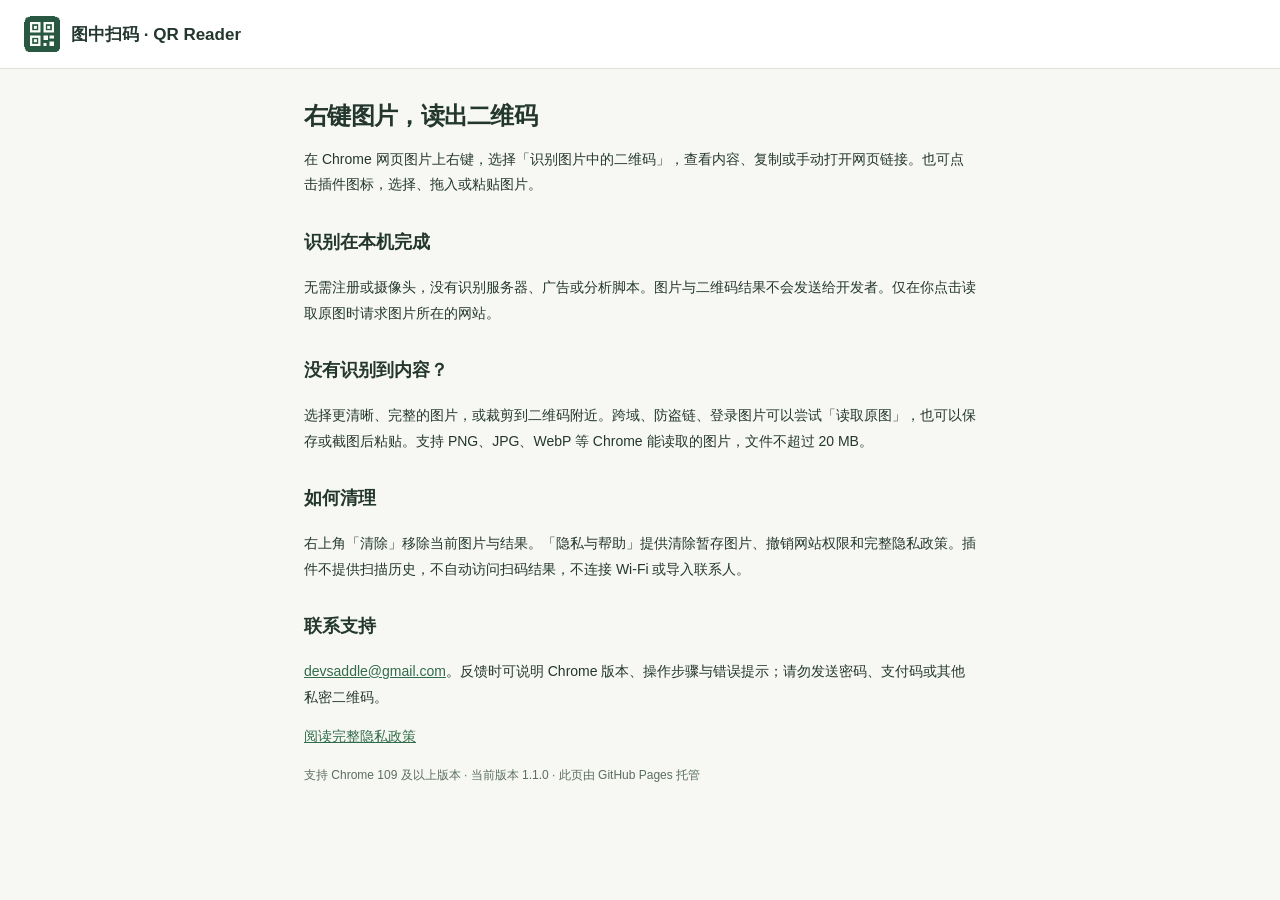
==== index.html @ 337b6029 "Publish QR Reader support and privacy pages" ====
<!doctype html><html lang="zh-CN"><head><meta charset="utf-8"><meta name="viewport" content="width=device-width,initial-scale=1"><meta name="description" content="图中扫码 QR Reader 的使用帮助、隐私政策与支持联系方式。"><title>图中扫码 · 帮助与支持</title><link rel="stylesheet" href="assets/result.css"></head><body class="policy"><header><div class="brand"><img src="assets/icon48.png" alt=""><strong>图中扫码 · QR Reader</strong></div></header><main>
<h1>右键图片，读出二维码</h1><p>在 Chrome 网页图片上右键，选择「识别图片中的二维码」，查看内容、复制或手动打开网页链接。也可点击插件图标，选择、拖入或粘贴图片。</p>
<h2>识别在本机完成</h2><p>无需注册或摄像头，没有识别服务器、广告或分析脚本。图片与二维码结果不会发送给开发者。仅在你点击读取原图时请求图片所在的网站。</p>
<h2>没有识别到内容？</h2><p>选择更清晰、完整的图片，或裁剪到二维码附近。跨域、防盗链、登录图片可以尝试「读取原图」，也可以保存或截图后粘贴。支持 PNG、JPG、WebP 等 Chrome 能读取的图片，文件不超过 20 MB。</p>
<h2>如何清理</h2><p>右上角「清除」移除当前图片与结果。「隐私与帮助」提供清除暂存图片、撤销网站权限和完整隐私政策。插件不提供扫描历史，不自动访问扫码结果，不连接 Wi-Fi 或导入联系人。</p>
<h2>联系支持</h2><p><a href="mailto:devsaddle@gmail.com">devsaddle@gmail.com</a>。反馈时可说明 Chrome 版本、操作步骤与错误提示；请勿发送密码、支付码或其他私密二维码。</p>
<p><a href="privacy.html">阅读完整隐私政策</a></p><p class="updated">支持 Chrome 109 及以上版本 · 当前版本 1.1.0 · 此页由 GitHub Pages 托管</p>
</main></body></html>
---- assets/result.css ----
:root { color-scheme: light; font-family: -apple-system, BlinkMacSystemFont, "Segoe UI", "PingFang SC", "Microsoft YaHei", sans-serif; color: #24372e; background: #f7f8f4; font-size: 14px; }
* { box-sizing: border-box; }
[hidden] { display: none !important; }
body { margin: 0; min-width: 320px; }
header { display: flex; align-items: center; justify-content: space-between; padding: 22px 28px; border-bottom: 1px solid #e4e8df; background: #fcfdf9; }
.brand { display: flex; align-items: center; gap: 11px; }
.brand img { width: 36px; height: 36px; }
.brand strong { display: block; font-size: 17px; font-weight: 650; }
.brand div > span { display: block; margin-top: 3px; color: #839085; font-size: 9px; letter-spacing: 2px; }
.local { color: #4b695a; font-size: 11px; background: #eaf0e7; padding: 7px 10px; border-radius: 20px; white-space: nowrap; }
.local > span { color: #59856b; font-size: 8px; margin-right: 3px; }
main { max-width: 640px; padding: 28px; margin: auto; }
.eyebrow { font-size: 11px; color: #71816e; letter-spacing: 2px; }
h1 { font-size: 25px; line-height: 1.4; letter-spacing: -.7px; font-weight: 650; margin: 9px 0 10px; }
.intro p { color: #758078; line-height: 1.75; font-size: 13px; margin: 0 0 24px; }
.section-label { display: flex; justify-content: space-between; color: #768378; font-size: 11px; margin-bottom: 10px; }
.section-label > :last-child { color: #929b91; }
.preview { position: relative; min-height: 150px; height: 204px; border: 1px solid #e2e7db; border-radius: 16px; background: #eff2e9; padding: 18px; display: flex; justify-content: center; align-items: center; overflow: hidden; }
.preview img { max-width: 100%; max-height: 100%; object-fit: contain; border-radius: 3px; }
.busy { position: absolute; bottom: 10px; padding: 6px 12px; border-radius: 16px; background: #234f3e; color: white; font-size: 11px; box-shadow: 0 2px 10px #234f3e20; }
.dots { animation: pulse 1s infinite; }
@keyframes pulse { 50% { opacity: .3; } }
.result-card { background: white; border: 1px solid #dfe6dc; border-radius: 16px; margin-top: 18px; padding: 18px; box-shadow: 0 3px 12px #29433204; }
.result-top { display: flex; align-items: center; justify-content: space-between; font-size: 11px; }
.result-kind { color: #3d7858; background: #edf5eb; border-radius: 5px; padding: 4px 7px; }
.result-number { color: #98a095; font-size: 10px; }
.link-host { margin: 12px 0 0; font-size: 12px; color: #728172; overflow-wrap: anywhere; }
.result-text { white-space: pre-wrap; overflow-wrap: anywhere; word-break: break-word; font: 13px/1.8 ui-monospace, SFMono-Regular, Menlo, Consolas, monospace; margin: 12px 0 18px; max-height: 210px; overflow: auto; }
.result-actions { display: flex; gap: 9px; flex-wrap: wrap; }
.button { border: 1px solid transparent; border-radius: 8px; padding: 10px 16px; font: inherit; font-size: 12px; font-weight: 550; cursor: pointer; transition: background .15s; }
.primary { color: white; background: #285841; }
.primary:hover { background: #1e4633; }
.secondary { background: white; color: #4b6454; border-color: #dae3d7; }
.secondary:hover { background: #eff4eb; }
.button:focus-visible, .result-text:focus-visible { outline: 3px solid #8fbf9f; outline-offset: 3px; }
.button:disabled { opacity: .5; cursor: wait; }
.small { padding: 9px 11px; flex-shrink: 0; }
.original-section { padding: 16px; border: 1px solid #e6ddc7; border-radius: 12px; background: #fbf8ef; margin-top: 18px; }
.original-section p { font-size: 12px; color: #857451; line-height: 1.7; overflow-wrap: anywhere; margin: 0 0 10px; }
.upload-zone { display: flex; flex-wrap: wrap; align-items: center; gap: 12px; padding: 20px 16px; border: 1px dashed #cfdacb; border-radius: 13px; margin-top: 24px; background: #fcfdf9; }
.upload-zone.dragging { border-color: #3d7954; background: #eaf3e7; }
.upload-icon { width: 31px; height: 31px; border-radius: 8px; display: grid; place-items: center; color: #6c8567; background: #edf1e7; font-size: 20px; }
.upload-zone > div:nth-child(2) { flex: 1; min-width: 160px; }
.upload-zone strong { font-size: 12px; font-weight: 550; }
.upload-zone p { color: #929a8c; font-size: 10px; line-height: 1.5; margin: 5px 0 0; }
.feedback { font-size: 12px; color: #4d7758; min-height: 18px; line-height: 1.6; margin: 12px 0; }
.feedback.error { color: #aa573f; }
footer { text-align: center; color: #99a091; font-size: 10px; line-height: 1.6; margin-top: 16px; }
.text-button { font: inherit; color: #7b8979; padding: 6px; background: none; border: 0; text-decoration: underline; text-underline-offset: 3px; cursor: pointer; }
.text-button:focus-visible { outline: 2px solid #8fbf9f; }
@media (max-width: 390px) { header { padding: 18px; } main { padding: 22px 18px; } h1 { font-size: 22px; } }
@media (prefers-reduced-motion: reduce) { .dots { animation: none; } .button { transition: none; } }

/* Compact result window: the first result and its actions fit together. */
:root { --page: #f7f8f4; --surface: #fff; --soft: #eef2e9; --ink: #24372e; --muted: #5b6e60; --border: #dce4d8; color: var(--ink); background: var(--page); }
header { padding: 16px 24px; background: var(--surface); border-color: var(--border); }
.header-actions { display: flex; align-items: center; gap: 10px; }
main { padding: 22px 24px; }
h1 { margin: 8px 0; font-size: 24px; }
.intro p { color: var(--muted); font-size: 13px; margin-bottom: 18px; }
.eyebrow, .section-label, .section-label > :last-child, .link-host { color: var(--muted); }
.preview { height: 172px; min-height: 130px; background: var(--soft); border-color: var(--border); padding: 14px; }
.result-card { padding: 16px; margin-top: 14px; background: var(--surface); border-color: var(--border); }
.result-number { color: var(--muted); font-size: 11px; }
.result-text { margin: 10px 0 14px; font-size: 13px; }
.button { min-height: 42px; font-size: 13px; }
.text-button { display: inline-block; font-size: 12px; color: var(--muted); min-height: 32px; padding: 7px; }
.secondary { background: var(--surface); color: var(--ink); border-color: var(--border); }
.secondary:hover { background: var(--soft); }
.results-tools { display: flex; justify-content: space-between; align-items: center; margin-top: 12px; color: var(--muted); font-size: 12px; }
.upload-zone { padding: 15px 14px; margin-top: 18px; background: var(--surface); border-color: #bacbb5; }
.upload-zone p { color: var(--muted); font-size: 11px; }
.feedback { margin: 8px 0; min-height: 0; }
.feedback:empty { display: none; }
footer { color: var(--muted); font-size: 11px; margin-top: 16px; }
footer > p { margin: 0 0 7px; }
.privacy-controls summary { width: fit-content; margin: auto; cursor: pointer; padding: 6px 12px; font-size: 12px; }
.privacy-controls > div { margin-top: 6px; display: flex; flex-wrap: wrap; justify-content: center; align-items: center; gap: 2px 8px; }
.version { font-size: 11px; padding: 7px; }
summary:focus-visible { outline: 3px solid #8fbf9f; outline-offset: 2px; border-radius: 5px; }
#cancel-button { margin-bottom: 14px; }
.policy main { max-width: 720px; font-size: 14px; line-height: 1.85; }
.policy h2 { font-size: 18px; margin-top: 28px; }
.policy a { color: #326c49; }
.policy .updated { color: var(--muted); font-size: 12px; }
@media (prefers-color-scheme: dark) {
  :root { color-scheme: dark; --page: #141c18; --surface: #1c2821; --soft: #233329; --ink: #e1ecdf; --muted: #acbeae; --border: #35483a; }
  .brand div > span { color: var(--muted); }
  .local, .result-kind, .upload-icon { background: #294334; color: #c5e5c5; }
  .primary { background: #a8d3ae; color: #163321; }
  .primary:hover { background: #bce4c0; }
  .original-section { background: #322e22; border-color: #635b3c; }
  .original-section p { color: #dfd2a6; }
  .feedback { color: #b0dab4; }
  .feedback.error { color: #ffc0a9; }
  .upload-zone.dragging { background: #294334; border-color: #b0dab4; }
  .policy a { color: #b0dab4; }
}
@media (max-width: 390px) { header { padding: 14px 18px; } main { padding: 20px 18px; } .local { font-size: 10px; } }
@media (min-width: 960px) {
  main { max-width: 1080px; }
  .preview-section { float: left; width: 38%; margin-right: 4%; }
  .preview { height: 316px; }
  #results, #results-tools, .original-section { margin-left: 42%; }
  .upload-zone { clear: both; }
  .policy main { max-width: 720px; }
}
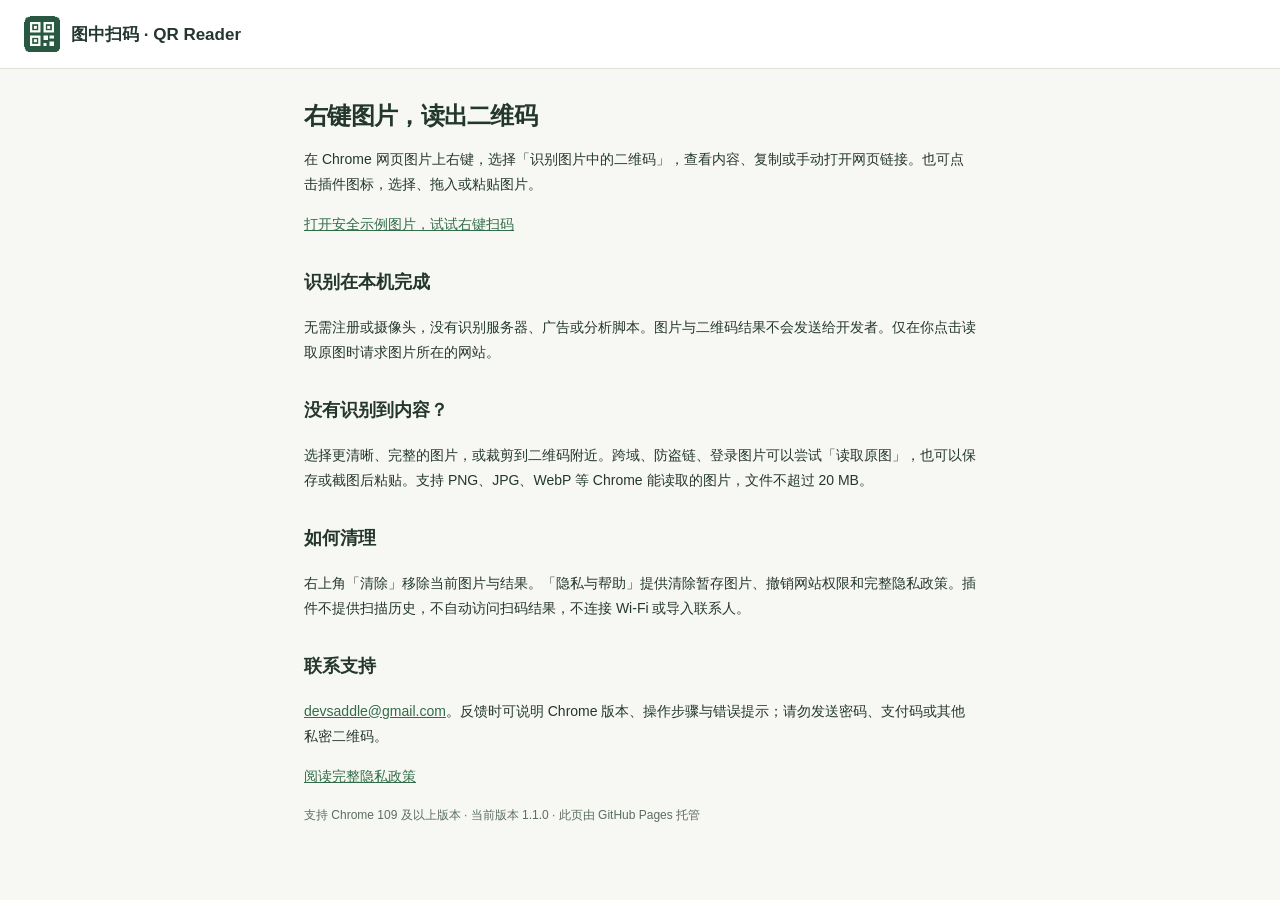
==== commit ea7da8a9: "Add public QR examples for users and store reviewers" ====
--- a/index.html
+++ b/index.html
@@ -1,5 +1,6 @@
 <!doctype html><html lang="zh-CN"><head><meta charset="utf-8"><meta name="viewport" content="width=device-width,initial-scale=1"><meta name="description" content="图中扫码 QR Reader 的使用帮助、隐私政策与支持联系方式。"><title>图中扫码 · 帮助与支持</title><link rel="stylesheet" href="assets/result.css"></head><body class="policy"><header><div class="brand"><img src="assets/icon48.png" alt=""><strong>图中扫码 · QR Reader</strong></div></header><main>
 <h1>右键图片，读出二维码</h1><p>在 Chrome 网页图片上右键，选择「识别图片中的二维码」，查看内容、复制或手动打开网页链接。也可点击插件图标，选择、拖入或粘贴图片。</p>
+<p><a href="examples.html">打开安全示例图片，试试右键扫码</a></p>
 <h2>识别在本机完成</h2><p>无需注册或摄像头，没有识别服务器、广告或分析脚本。图片与二维码结果不会发送给开发者。仅在你点击读取原图时请求图片所在的网站。</p>
 <h2>没有识别到内容？</h2><p>选择更清晰、完整的图片，或裁剪到二维码附近。跨域、防盗链、登录图片可以尝试「读取原图」，也可以保存或截图后粘贴。支持 PNG、JPG、WebP 等 Chrome 能读取的图片，文件不超过 20 MB。</p>
 <h2>如何清理</h2><p>右上角「清除」移除当前图片与结果。「隐私与帮助」提供清除暂存图片、撤销网站权限和完整隐私政策。插件不提供扫描历史，不自动访问扫码结果，不连接 Wi-Fi 或导入联系人。</p>
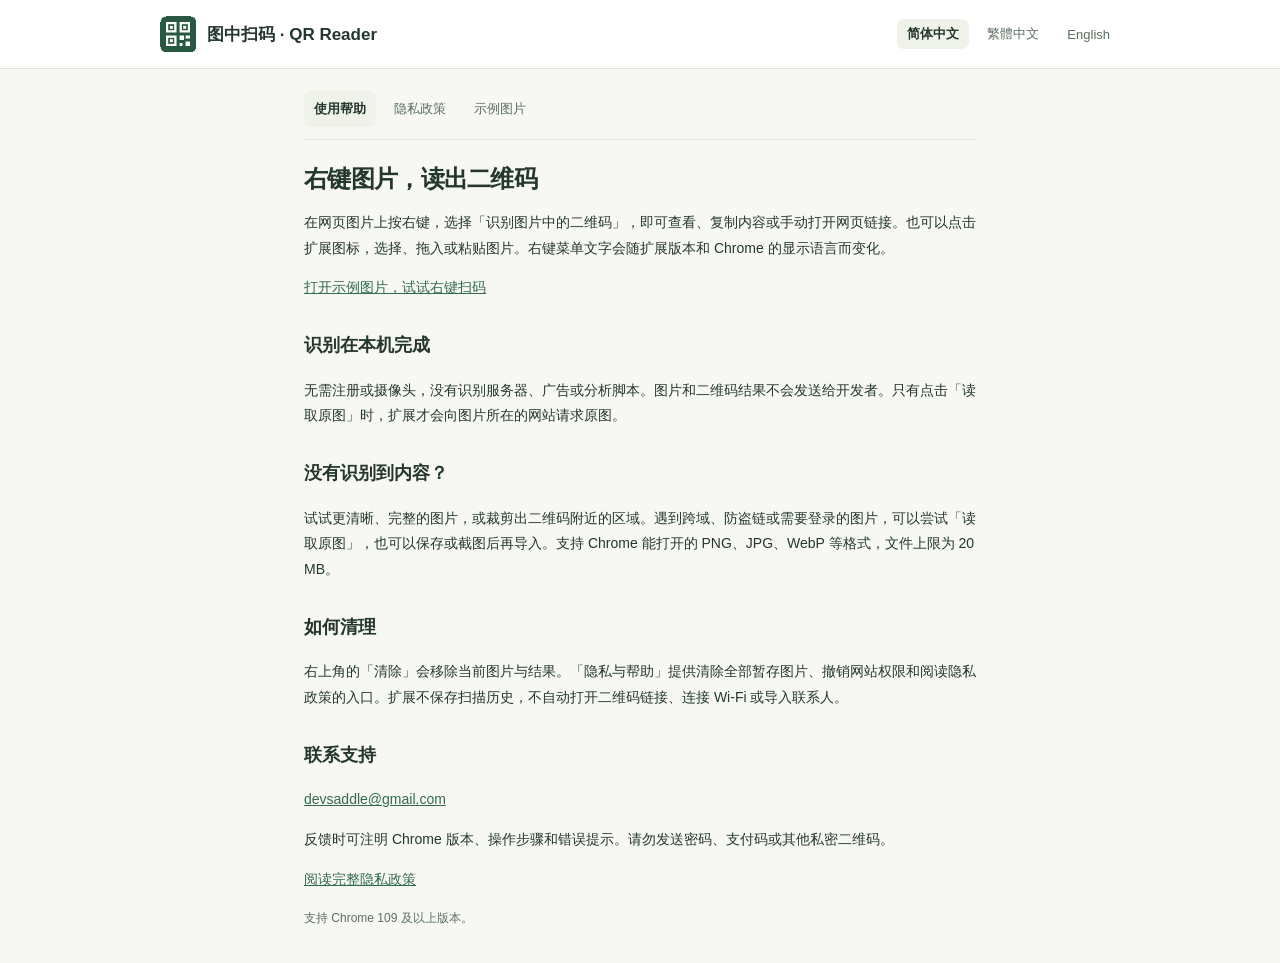
==== commit b0a46914: "Publish support and privacy pages in three languages" ====
--- a/index.html
+++ b/index.html
@@ -1,9 +1,37 @@
-<!doctype html><html lang="zh-CN"><head><meta charset="utf-8"><meta name="viewport" content="width=device-width,initial-scale=1"><meta name="description" content="图中扫码 QR Reader 的使用帮助、隐私政策与支持联系方式。"><title>图中扫码 · 帮助与支持</title><link rel="stylesheet" href="assets/result.css"></head><body class="policy"><header><div class="brand"><img src="assets/icon48.png" alt=""><strong>图中扫码 · QR Reader</strong></div></header><main>
-<h1>右键图片，读出二维码</h1><p>在 Chrome 网页图片上右键，选择「识别图片中的二维码」，查看内容、复制或手动打开网页链接。也可点击插件图标，选择、拖入或粘贴图片。</p>
-<p><a href="examples.html">打开安全示例图片，试试右键扫码</a></p>
-<h2>识别在本机完成</h2><p>无需注册或摄像头，没有识别服务器、广告或分析脚本。图片与二维码结果不会发送给开发者。仅在你点击读取原图时请求图片所在的网站。</p>
-<h2>没有识别到内容？</h2><p>选择更清晰、完整的图片，或裁剪到二维码附近。跨域、防盗链、登录图片可以尝试「读取原图」，也可以保存或截图后粘贴。支持 PNG、JPG、WebP 等 Chrome 能读取的图片，文件不超过 20 MB。</p>
-<h2>如何清理</h2><p>右上角「清除」移除当前图片与结果。「隐私与帮助」提供清除暂存图片、撤销网站权限和完整隐私政策。插件不提供扫描历史，不自动访问扫码结果，不连接 Wi-Fi 或导入联系人。</p>
-<h2>联系支持</h2><p><a href="mailto:devsaddle@gmail.com">devsaddle@gmail.com</a>。反馈时可说明 Chrome 版本、操作步骤与错误提示；请勿发送密码、支付码或其他私密二维码。</p>
-<p><a href="privacy.html">阅读完整隐私政策</a></p><p class="updated">支持 Chrome 109 及以上版本 · 当前版本 1.1.0 · 此页由 GitHub Pages 托管</p>
-</main></body></html>
+<!doctype html>
+<!-- Generated by scripts/support-site.mjs. -->
+<html lang="zh-CN">
+<head>
+  <meta charset="utf-8">
+  <meta name="viewport" content="width=device-width, initial-scale=1">
+  <meta name="description" content="在网页图片上按右键，选择「识别图片中的二维码」，即可查看、复制内容或手动打开网页链接。也可以点击扩展图标，选择、拖入或粘贴图片。右键菜单文字会随扩展版本和 Chrome 的显示语言而变化。">
+  <title>图中扫码 · QR Reader · 使用帮助</title>
+  <link rel="canonical" href="https://devsaddle.github.io/qr-image-reader-support/">
+  <link rel="alternate" hreflang="zh-CN" href="https://devsaddle.github.io/qr-image-reader-support/">
+  <link rel="alternate" hreflang="zh-TW" href="https://devsaddle.github.io/qr-image-reader-support/zh-TW/">
+  <link rel="alternate" hreflang="en" href="https://devsaddle.github.io/qr-image-reader-support/en/">
+  <link rel="alternate" hreflang="x-default" href="https://devsaddle.github.io/qr-image-reader-support/">
+  <link rel="stylesheet" href="assets/result.css">
+  <link rel="stylesheet" href="assets/support.css">
+</head>
+<body class="policy">
+  <header class="site-header">
+    <div class="site-header-inner">
+      <a class="brand" href="index.html"><img src="assets/icon48.png" width="36" height="36" alt=""><strong>图中扫码 · QR Reader</strong></a>
+      <nav class="language-nav" aria-label="选择语言"><a href="index.html" lang="zh-CN" hreflang="zh-CN" aria-current="page">简体中文</a> <a href="zh-TW/index.html" lang="zh-TW" hreflang="zh-TW">繁體中文</a> <a href="en/index.html" lang="en" hreflang="en">English</a></nav>
+    </div>
+  </header>
+  <main>
+    <nav class="site-nav" aria-label="支持网站导航"><a href="index.html" aria-current="page">使用帮助</a> <a href="privacy.html">隐私政策</a> <a href="examples.html">示例图片</a></nav>
+    <h1>右键图片，读出二维码</h1>
+    <p>在网页图片上按右键，选择「识别图片中的二维码」，即可查看、复制内容或手动打开网页链接。也可以点击扩展图标，选择、拖入或粘贴图片。右键菜单文字会随扩展版本和 Chrome 的显示语言而变化。</p>
+    <p><a href="examples.html">打开示例图片，试试右键扫码</a></p>
+    <section><h2>识别在本机完成</h2><p>无需注册或摄像头，没有识别服务器、广告或分析脚本。图片和二维码结果不会发送给开发者。只有点击「读取原图」时，扩展才会向图片所在的网站请求原图。</p></section>
+    <section><h2>没有识别到内容？</h2><p>试试更清晰、完整的图片，或裁剪出二维码附近的区域。遇到跨域、防盗链或需要登录的图片，可以尝试「读取原图」，也可以保存或截图后再导入。支持 Chrome 能打开的 PNG、JPG、WebP 等格式，文件上限为 20 MB。</p></section>
+    <section><h2>如何清理</h2><p>右上角的「清除」会移除当前图片与结果。「隐私与帮助」提供清除全部暂存图片、撤销网站权限和阅读隐私政策的入口。扩展不保存扫描历史，不自动打开二维码链接、连接 Wi-Fi 或导入联系人。</p></section>
+    <section><h2>联系支持</h2><p><a href="mailto:devsaddle@gmail.com">devsaddle@gmail.com</a></p><p>反馈时可注明 Chrome 版本、操作步骤和错误提示。请勿发送密码、支付码或其他私密二维码。</p></section>
+    <p><a href="privacy.html">阅读完整隐私政策</a></p>
+    <p class="updated">支持 Chrome 109 及以上版本。</p>
+  </main>
+</body>
+</html>
--- a/assets/support.css
+++ b/assets/support.css
@@ -0,0 +1,13 @@
+.site-header { display: block; }
+.site-header-inner { max-width: 960px; margin: auto; display: flex; align-items: center; justify-content: space-between; flex-wrap: wrap; gap: 12px 24px; }
+.site-header .brand { color: var(--ink); text-decoration: none; }
+.site-header .brand img { flex: none; }
+.language-nav, .site-nav { display: flex; align-items: center; flex-wrap: wrap; gap: 4px 8px; }
+.policy .language-nav a, .policy .site-nav a { padding: 6px 10px; border-radius: 7px; color: var(--muted); font-size: 13px; text-decoration: none; }
+.policy nav a:hover { text-decoration: underline; }
+.policy nav a[aria-current="page"] { background: var(--soft); color: var(--ink); font-weight: 650; }
+.policy a:focus-visible { outline: 2px solid currentColor; outline-offset: 3px; }
+.site-nav { margin: 0 0 22px; padding-bottom: 12px; border-bottom: 1px solid var(--border); }
+.policy main { overflow-wrap: anywhere; }
+.policy main img { display: block; max-width: 100%; height: auto; background: #fff; }
+.policy main pre { white-space: pre-wrap; }
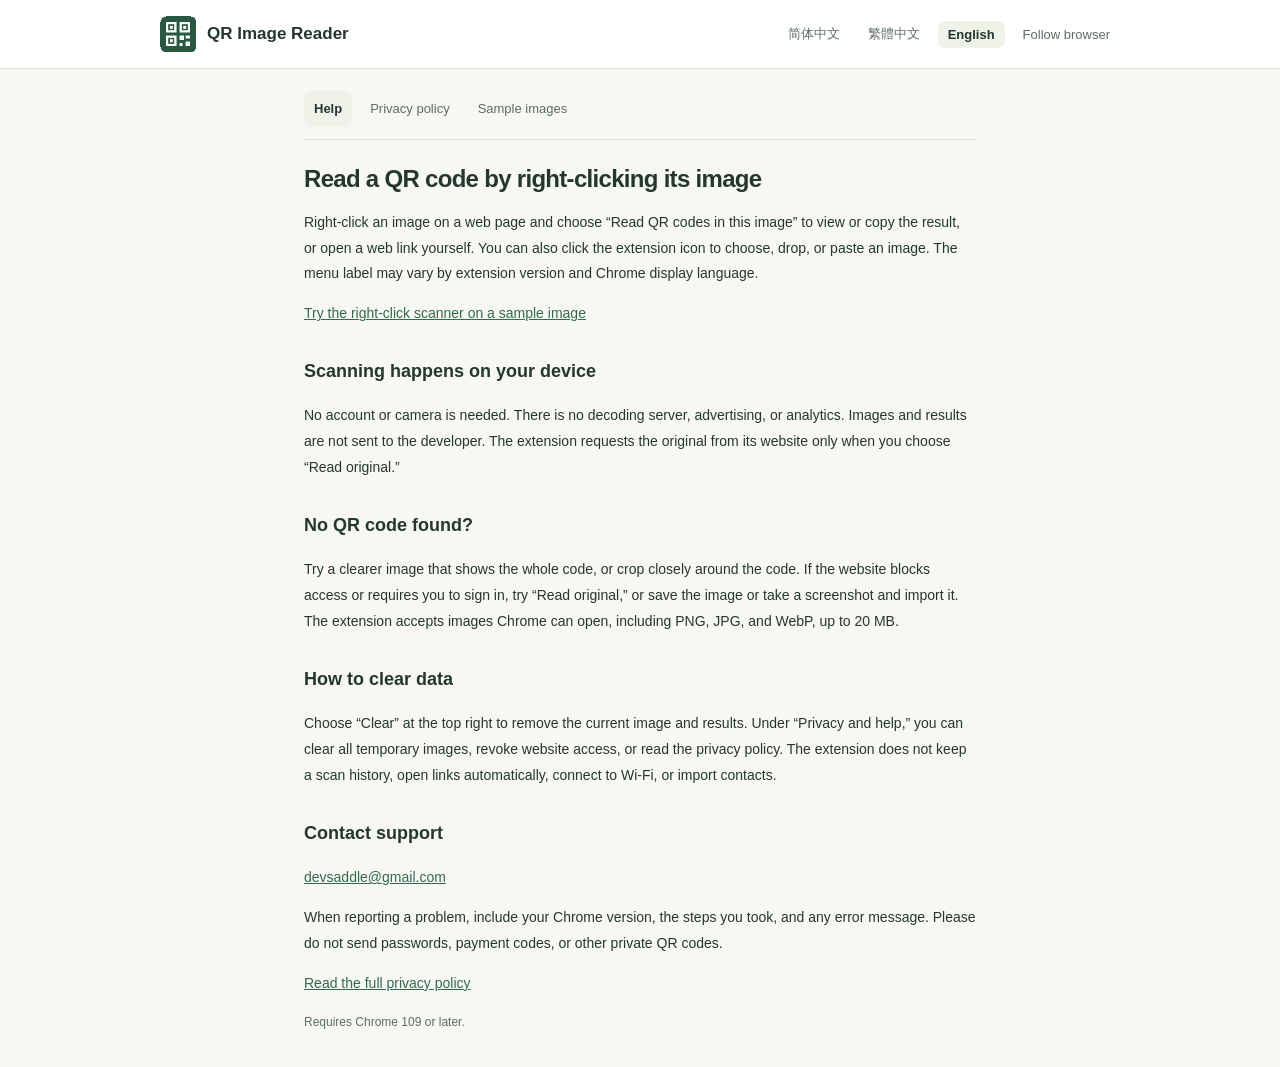
==== commit c871d865: "Select support language from browser preferences" ====
--- a/index.html
+++ b/index.html
@@ -13,24 +13,25 @@
   <link rel="alternate" hreflang="x-default" href="https://devsaddle.github.io/qr-image-reader-support/">
   <link rel="stylesheet" href="assets/result.css">
   <link rel="stylesheet" href="assets/support.css">
+  <script src="assets/support-language.js" defer></script>
 </head>
 <body class="policy">
   <header class="site-header">
     <div class="site-header-inner">
-      <a class="brand" href="index.html"><img src="assets/icon48.png" width="36" height="36" alt=""><strong>图中扫码 · QR Reader</strong></a>
-      <nav class="language-nav" aria-label="选择语言"><a href="index.html" lang="zh-CN" hreflang="zh-CN" aria-current="page">简体中文</a> <a href="zh-TW/index.html" lang="zh-TW" hreflang="zh-TW">繁體中文</a> <a href="en/index.html" lang="en" hreflang="en">English</a></nav>
+      <a class="brand" href="index.html?lang=zh-CN"><img src="assets/icon48.png" width="36" height="36" alt=""><strong>图中扫码 · QR Reader</strong></a>
+      <nav class="language-nav" aria-label="选择语言"><a href="index.html?lang=zh-CN" lang="zh-CN" hreflang="zh-CN" aria-current="page">简体中文</a> <a href="zh-TW/index.html" lang="zh-TW" hreflang="zh-TW">繁體中文</a> <a href="en/index.html" lang="en" hreflang="en">English</a> <a data-language-auto href="index.html?lang=auto" hidden>跟随浏览器</a></nav>
     </div>
   </header>
   <main>
-    <nav class="site-nav" aria-label="支持网站导航"><a href="index.html" aria-current="page">使用帮助</a> <a href="privacy.html">隐私政策</a> <a href="examples.html">示例图片</a></nav>
+    <nav class="site-nav" aria-label="支持网站导航"><a href="index.html?lang=zh-CN" aria-current="page">使用帮助</a> <a href="privacy.html?lang=zh-CN">隐私政策</a> <a href="examples.html?lang=zh-CN">示例图片</a></nav>
     <h1>右键图片，读出二维码</h1>
     <p>在网页图片上按右键，选择「识别图片中的二维码」，即可查看、复制内容或手动打开网页链接。也可以点击扩展图标，选择、拖入或粘贴图片。右键菜单文字会随扩展版本和 Chrome 的显示语言而变化。</p>
-    <p><a href="examples.html">打开示例图片，试试右键扫码</a></p>
+    <p><a href="examples.html?lang=zh-CN">打开示例图片，试试右键扫码</a></p>
     <section><h2>识别在本机完成</h2><p>无需注册或摄像头，没有识别服务器、广告或分析脚本。图片和二维码结果不会发送给开发者。只有点击「读取原图」时，扩展才会向图片所在的网站请求原图。</p></section>
     <section><h2>没有识别到内容？</h2><p>试试更清晰、完整的图片，或裁剪出二维码附近的区域。遇到跨域、防盗链或需要登录的图片，可以尝试「读取原图」，也可以保存或截图后再导入。支持 Chrome 能打开的 PNG、JPG、WebP 等格式，文件上限为 20 MB。</p></section>
     <section><h2>如何清理</h2><p>右上角的「清除」会移除当前图片与结果。「隐私与帮助」提供清除全部暂存图片、撤销网站权限和阅读隐私政策的入口。扩展不保存扫描历史，不自动打开二维码链接、连接 Wi-Fi 或导入联系人。</p></section>
     <section><h2>联系支持</h2><p><a href="mailto:devsaddle@gmail.com">devsaddle@gmail.com</a></p><p>反馈时可注明 Chrome 版本、操作步骤和错误提示。请勿发送密码、支付码或其他私密二维码。</p></section>
-    <p><a href="privacy.html">阅读完整隐私政策</a></p>
+    <p><a href="privacy.html?lang=zh-CN">阅读完整隐私政策</a></p>
     <p class="updated">支持 Chrome 109 及以上版本。</p>
   </main>
 </body>
